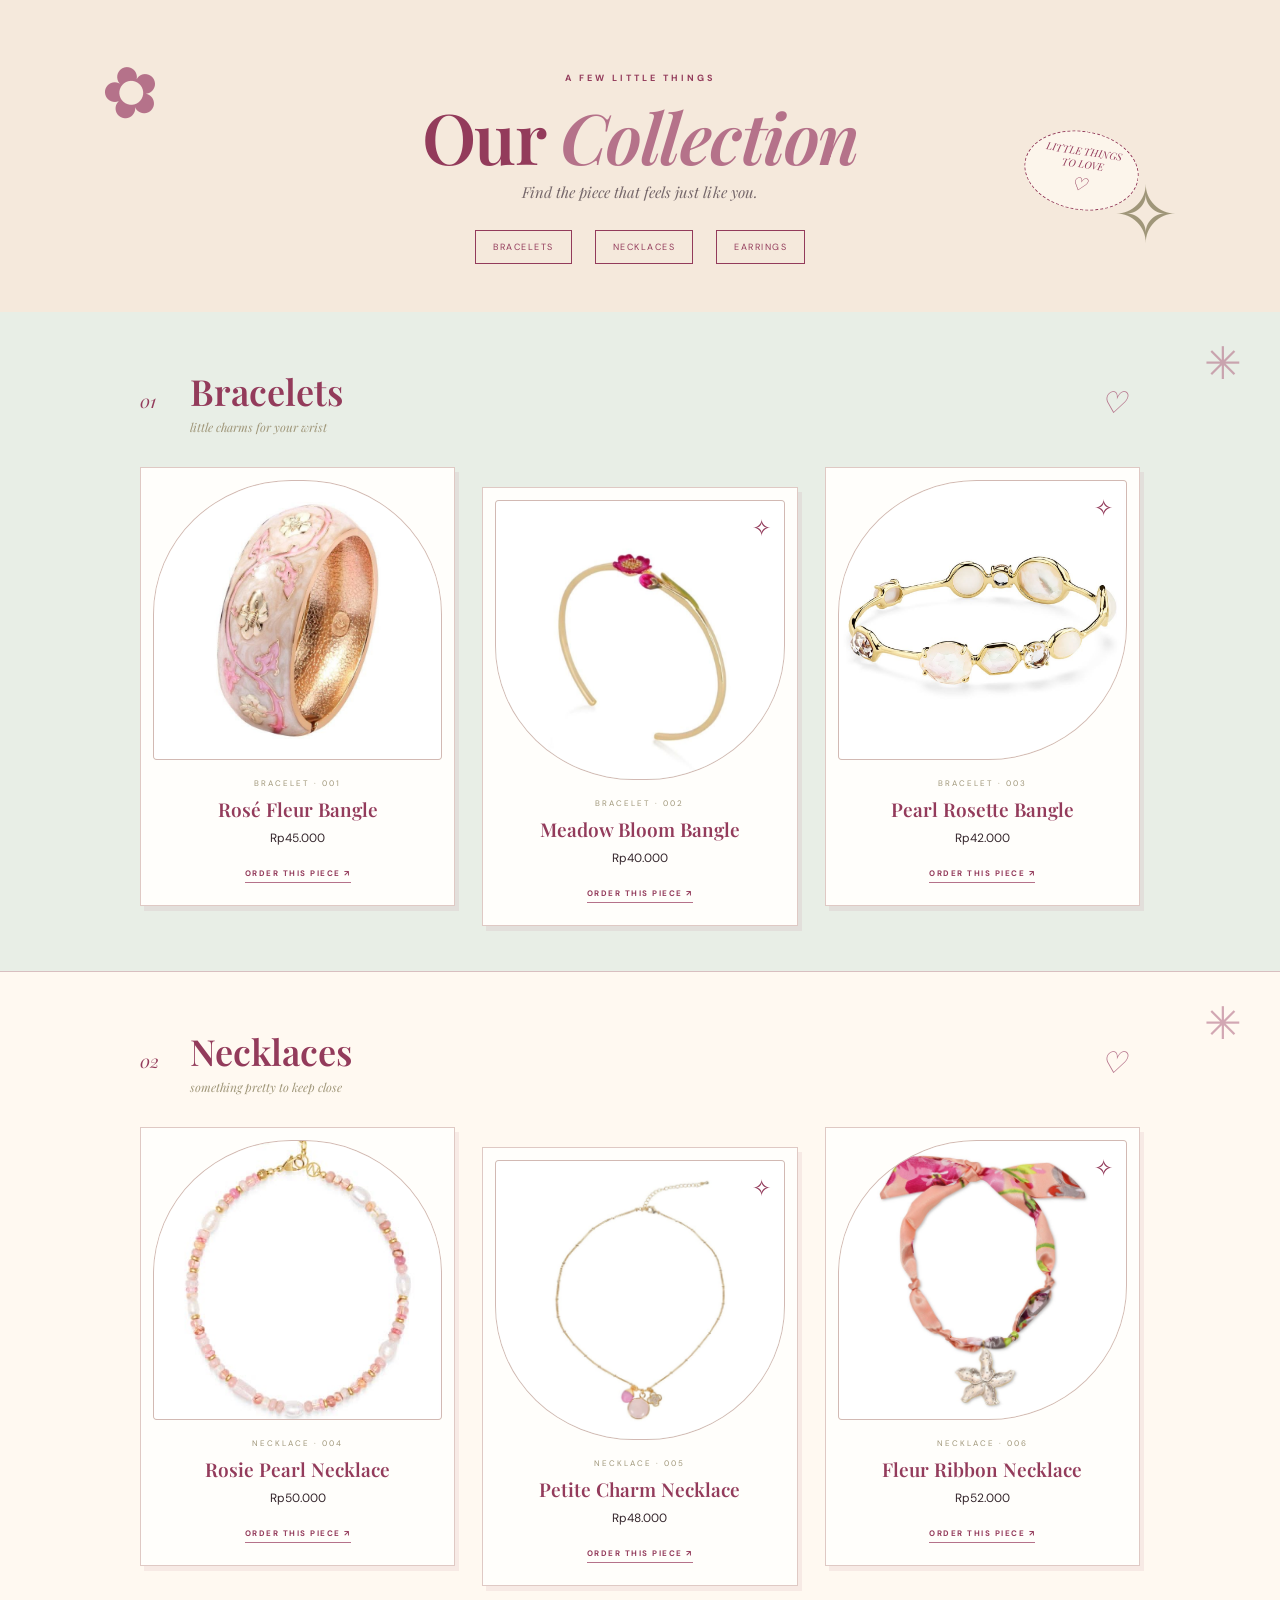
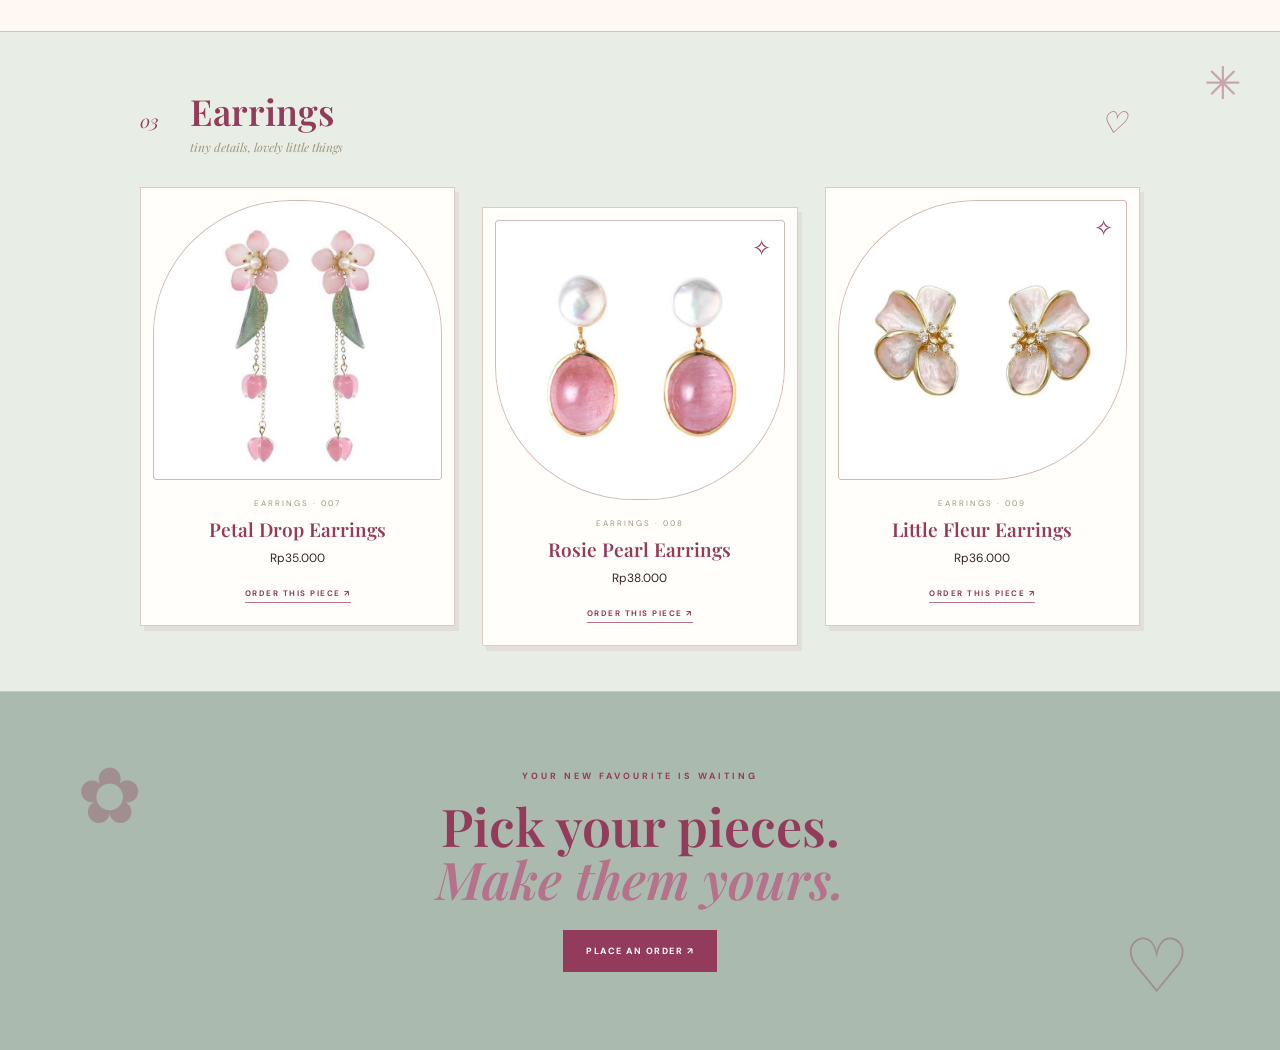
==== products.html @ c62cdf74 "Add files via upload" ====
<!DOCTYPE html>
<html lang="id">
<head>
  <meta charset="UTF-8">
  <meta name="viewport" content="width=device-width, initial-scale=1.0">
  <title>Shop — Charme House</title>
  <link rel="stylesheet" href="style.css">
</head>
<body>

  <section class="shop-heading">
    <p class="eyebrow">A FEW LITTLE THINGS</p>
    <h1>Our <em>Collection</em></h1>
    <p>Find the piece that feels just like you.</p>

    <div class="shop-stamp">LITTLE THINGS<br>TO LOVE <span>♡</span></div>

    <div class="shop-links">
      <a href="#bracelets">BRACELETS</a>
      <a href="#necklaces">NECKLACES</a>
      <a href="#earrings">EARRINGS</a>
    </div>
  </section>

  <!-- BRACELETS -->
  <section class="shop-category" id="bracelets">
    <div class="category-heading">
      <span>01</span>
      <div>
        <h2>Bracelets</h2>
        <p>little charms for your wrist</p>
      </div>
      <span>♡</span>
    </div>

    <div class="product-grid">

      <article class="product-card">
        <div class="product-photo">
          <img src="images/rose fleur.jpeg" alt="Rosé Fleur Bangle" onerror="this.style.display='none';this.nextElementSibling.style.display='flex'">
          <div class="photo-fallback">ADD PHOTO<br><small>rose-fleur-bangle.jpg</small></div>
        </div>
        <p class="product-type">BRACELET · 001</p>
        <h3>Rosé Fleur Bangle</h3>
        <p class="price">Rp45.000</p>
        <a href="order.html" target="content" class="order-link">ORDER THIS PIECE ↗</a>
      </article>

      <article class="product-card">
        <div class="product-photo">
          <img src="images/meadow bloom.jpeg" alt="Meadow Bloom Bangle" onerror="this.style.display='none';this.nextElementSibling.style.display='flex'">
          <div class="photo-fallback">ADD PHOTO<br><small>meadow-bloom-bangle.jpg</small></div>
        </div>
        <p class="product-type">BRACELET · 002</p>
        <h3>Meadow Bloom Bangle</h3>
        <p class="price">Rp40.000</p>
        <a href="order.html" target="content" class="order-link">ORDER THIS PIECE ↗</a>
      </article>

      <article class="product-card">
        <div class="product-photo">
          <img src="images/pearl rosette.jpeg" alt="Pearl Rosette Bangle" onerror="this.style.display='none';this.nextElementSibling.style.display='flex'">
          <div class="photo-fallback">ADD PHOTO<br><small>pearl-rosette-bangle.jpg</small></div>
        </div>
        <p class="product-type">BRACELET · 003</p>
        <h3>Pearl Rosette Bangle</h3>
        <p class="price">Rp42.000</p>
        <a href="order.html" target="content" class="order-link">ORDER THIS PIECE ↗</a>
      </article>

    </div>
  </section>

  <!-- NECKLACES -->
  <section class="shop-category" id="necklaces">
    <div class="category-heading">
      <span>02</span>
      <div>
        <h2>Necklaces</h2>
        <p>something pretty to keep close</p>
      </div>
      <span>♡</span>
    </div>

    <div class="product-grid">

      <article class="product-card">
        <div class="product-photo">
          <img src="images/rosie pearl.jpeg" alt="Rosie Pearl Necklace" onerror="this.style.display='none';this.nextElementSibling.style.display='flex'">
          <div class="photo-fallback">ADD PHOTO<br><small>rosie-pearl-necklace.jpg</small></div>
        </div>
        <p class="product-type">NECKLACE · 004</p>
        <h3>Rosie Pearl Necklace</h3>
        <p class="price">Rp50.000</p>
        <a href="order.html" target="content" class="order-link">ORDER THIS PIECE ↗</a>
      </article>

      <article class="product-card">
        <div class="product-photo">
          <img src="images/petite charm.jpeg" alt="Petite Charm Necklace" onerror="this.style.display='none';this.nextElementSibling.style.display='flex'">
          <div class="photo-fallback">ADD PHOTO<br><small>petite-charm-necklace.jpg</small></div>
        </div>
        <p class="product-type">NECKLACE · 005</p>
        <h3>Petite Charm Necklace</h3>
        <p class="price">Rp48.000</p>
        <a href="order.html" target="content" class="order-link">ORDER THIS PIECE ↗</a>
      </article>

      <article class="product-card">
        <div class="product-photo">
          <img src="images/pearl ribbon.jpeg" alt="Fleur Ribbon Necklace" onerror="this.style.display='none';this.nextElementSibling.style.display='flex'">
          <div class="photo-fallback">ADD PHOTO<br><small>fleur-ribbon-necklace.jpg</small></div>
        </div>
        <p class="product-type">NECKLACE · 006</p>
        <h3>Fleur Ribbon Necklace</h3>
        <p class="price">Rp52.000</p>
        <a href="order.html" target="content" class="order-link">ORDER THIS PIECE ↗</a>
      </article>

    </div>
  </section>

  <!-- EARRINGS -->
  <section class="shop-category" id="earrings">
    <div class="category-heading">
      <span>03</span>
      <div>
        <h2>Earrings</h2>
        <p>tiny details, lovely little things</p>
      </div>
      <span>♡</span>
    </div>

    <div class="product-grid">

      <article class="product-card">
        <div class="product-photo">
          <img src="images/petal drop.jpeg" alt="Petal Drop Earrings" onerror="this.style.display='none';this.nextElementSibling.style.display='flex'">
          <div class="photo-fallback">ADD PHOTO<br><small>petal-drop-earrings.jpg</small></div>
        </div>
        <p class="product-type">EARRINGS · 007</p>
        <h3>Petal Drop Earrings</h3>
        <p class="price">Rp35.000</p>
        <a href="order.html" target="content" class="order-link">ORDER THIS PIECE ↗</a>
      </article>

      <article class="product-card">
        <div class="product-photo">
          <img src="images/rosie pearl ear.jpeg" alt="Rosie Pearl Earrings" onerror="this.style.display='none';this.nextElementSibling.style.display='flex'">
          <div class="photo-fallback">ADD PHOTO<br><small>rosie-pearl-earrings.jpg</small></div>
        </div>
        <p class="product-type">EARRINGS · 008</p>
        <h3>Rosie Pearl Earrings</h3>
        <p class="price">Rp38.000</p>
        <a href="order.html" target="content" class="order-link">ORDER THIS PIECE ↗</a>
      </article>

      <article class="product-card">
        <div class="product-photo">
          <img src="images/little fleur.jpeg" alt="Little Fleur Earrings" onerror="this.style.display='none';this.nextElementSibling.style.display='flex'">
          <div class="photo-fallback">ADD PHOTO<br><small>little-fleur-earrings.jpg</small></div>
        </div>
        <p class="product-type">EARRINGS · 009</p>
        <h3>Little Fleur Earrings</h3>
        <p class="price">Rp36.000</p>
        <a href="order.html" target="content" class="order-link">ORDER THIS PIECE ↗</a>
      </article>

    </div>
  </section>

  <section class="shop-end">
    <p class="eyebrow">YOUR NEW FAVOURITE IS WAITING</p>
    <h2>Pick your pieces.<br><em>Make them yours.</em></h2>
    <a class="pill-button" href="order.html" target="content">PLACE AN ORDER ↗</a>
  </section>

</body>
</html>
---- style.css ----
@import url('https://fonts.googleapis.com/css2?family=DM+Sans:wght@400;500;600;700&family=Playfair+Display:ital,wght@0,400;0,500;0,600;0,700;1,400;1,500&display=swap');

:root{--amaranth:#933B5B;--pink:#B5728A;--pink-soft:#F0D9DF;--green:#AABAAE;--green-soft:#DCE5DC;--chalk:#E3D6BF;--olive:#9F9679;--cream:#FFF9F1;--ink:#33242A;--line:#D8BFC0;--white:#FFFEFB}
*{box-sizing:border-box;margin:0;padding:0}
html{scroll-behavior:smooth}
body{background:var(--cream);color:var(--ink);font-family:'DM Sans',Arial,sans-serif;overflow-x:hidden}
a{color:inherit}
img{max-width:100%}
.announcement{background:var(--amaranth);color:#fff8ed;text-align:center;padding:10px 8px;font-size:9px;letter-spacing:2px;position:relative;overflow:hidden}
.announcement:before,.announcement:after{content:'✳';color:#E9C7D0;margin:0 18px}
.main-header{text-align:center;padding:20px 15px 17px;background:var(--cream);border-bottom:1px solid var(--line);position:relative;z-index:5}
.brand{font:600 42px 'Playfair Display',Georgia,serif;color:var(--amaranth);text-decoration:none;letter-spacing:-1.5px}
.brand:after{content:'✧';display:inline-block;font-size:18px;color:var(--pink);vertical-align:top;margin-left:7px}
.brand-note{font-size:8px;letter-spacing:3px;margin:3px 0 16px;color:var(--olive)}
nav{display:flex;justify-content:center;gap:32px;flex-wrap:wrap}
nav a{font-size:9px;font-weight:700;letter-spacing:2px;text-decoration:none;color:var(--ink);padding:7px 0;position:relative}
nav a:after{content:'';position:absolute;left:0;bottom:0;width:0;height:1px;background:var(--amaranth);transition:.3s}
nav a:hover{color:var(--amaranth)}nav a:hover:after{width:100%}
.frame-wrap{position:relative}
.frame-wrap iframe{display:block;width:100%;min-height:700px;height:1200px;border:0;background:var(--cream)}
.site-footer{background:var(--amaranth);color:#fff8ed;text-align:center;padding:18px;font-size:9px;letter-spacing:1.5px}
.eyebrow{font-size:9px;font-weight:700;letter-spacing:3px;color:var(--amaranth);margin-bottom:17px}
h1,h2,h3{font-family:'Playfair Display',Georgia,serif;font-weight:500}
h1 em,h2 em{font-style:italic;color:var(--pink)}
.pill-button{display:inline-block;background:var(--amaranth);color:white;border:1px solid var(--amaranth);padding:14px 22px;text-decoration:none;font:700 9px 'DM Sans',Arial,sans-serif;letter-spacing:1.5px;cursor:pointer;transition:.25s}
.pill-button:hover{background:var(--pink);border-color:var(--pink);transform:translateY(-3px);box-shadow:5px 5px 0 var(--chalk)}
.handwritten{font:italic 16px 'Playfair Display',Georgia,serif;color:var(--olive);margin-top:23px}

/* HOME — collage hero */
.home-hero{min-height:590px;display:grid;grid-template-columns:1fr 1fr;align-items:center;gap:48px;padding:65px 9%;background:var(--cream);position:relative;isolation:isolate;overflow:hidden}
.home-hero:before{content:'';position:absolute;width:390px;height:390px;left:-180px;top:-190px;background:var(--pink-soft);border-radius:48% 52% 62% 38%;transform:rotate(25deg);z-index:-1}
.home-hero:after{content:'✳';position:absolute;right:4%;top:5%;font-size:74px;color:var(--pink);transform:rotate(12deg);animation:slowSpin 24s linear infinite;pointer-events:none}
.hero-copy{position:relative;z-index:2;max-width:520px}
.hero-copy:before{content:'♡';position:absolute;left:-38px;top:40%;font-size:42px;color:var(--pink);transform:rotate(-17deg)}
.hero-copy h1,.about-copy h1,.shop-heading h1,.order-page h1,.contact-page h1{font:600 clamp(43px,6vw,70px)/1.02 'Playfair Display',Georgia,serif;color:var(--amaranth);margin-bottom:22px;letter-spacing:-1.5px}
.intro-copy{font-size:13px;line-height:1.95;max-width:410px;color:#6c5b5c;margin-bottom:26px}
.hero-copy .pill-button{margin-top:2px}
.hero-note{display:inline-flex;flex-direction:column;gap:5px;position:relative;margin:25px 0 0 22px;padding:13px 20px 14px;background:#F1DCE0;box-shadow:4px 5px 0 #D9B8C2;transform:rotate(-3deg);color:var(--amaranth)}
.hero-note:before{content:"";position:absolute;width:48px;height:13px;background:rgba(227,214,191,.8);top:-7px;left:35%;transform:rotate(2deg)}
.hero-note span{font-size:8px;letter-spacing:1.5px;text-transform:uppercase}.hero-note b{font:italic 17px/1.15 'Playfair Display',serif}.hero-note i{position:absolute;right:9px;bottom:5px;font-size:16px;color:var(--pink)}
.hero-photo{position:relative;max-width:440px;width:100%;margin:auto;isolation:isolate}
.hero-photo:before{content:'';position:absolute;inset:24px -19px -16px 22px;background:var(--green);border-radius:48% 48% 8px 8px;transform:rotate(5deg);z-index:-1}
.hero-photo:after{content:'✿';position:absolute;right:-42px;bottom:30px;font-size:66px;color:var(--amaranth);transform:rotate(12deg);z-index:3}
.photo-placeholder{height:360px;background:var(--chalk);border:8px solid var(--white);outline:1px solid var(--line);display:flex;flex-direction:column;align-items:center;justify-content:center;gap:10px;color:var(--amaranth);font-size:9px;letter-spacing:2px;text-align:center;box-shadow:12px 12px 0 #ead9d0;position:relative;overflow:hidden;border-radius:48% 48% 5px 5px}
.photo-placeholder:before{content:'';position:absolute;inset:12px;border:1px dashed rgba(147,59,91,.35);border-radius:inherit;pointer-events:none}
.photo-placeholder:after{content:'✧  ♡  ✧';position:absolute;bottom:23px;left:0;right:0;font-size:20px;color:var(--pink)}
.placeholder-symbol{font:88px 'Playfair Display',serif;color:var(--pink);position:relative;z-index:1}
.photo-placeholder>span:not(.placeholder-symbol),.photo-placeholder small{position:relative;z-index:1}
.photo-placeholder small{font-size:8px;color:#77696a;letter-spacing:1px}
.sticker{position:absolute;z-index:3;color:var(--amaranth);font-size:45px;filter:drop-shadow(2px 3px 0 rgba(147,59,91,.12))}
.sticker-one{top:-30px;left:-24px;transform:rotate(-15deg)}.sticker-two{bottom:48px;right:-32px;font-size:58px;color:var(--pink);transform:rotate(12deg)}
.photo-caption{text-align:right;font:italic 14px 'Playfair Display',serif;color:var(--olive);margin-top:23px}
.stripe-divider{height:34px;background:repeating-linear-gradient(90deg,var(--pink) 0 34px,#fff4ec 34px 68px,var(--amaranth) 68px 92px,#fff4ec 92px 126px);position:relative}
.stripe-divider:after{content:'✿   ✦   ✿   ✦   ✿';position:absolute;inset:0;text-align:center;line-height:34px;color:var(--cream);font-size:15px;letter-spacing:16px}
.home-intro{text-align:center;padding:75px 20px 82px;background:#F5E9DC;position:relative;overflow:hidden}
.home-intro:before{content:'✿';position:absolute;left:5%;top:20%;font-size:75px;color:var(--pink);opacity:.65;transform:rotate(-18deg)}
.home-intro:after{content:'✧';position:absolute;right:7%;bottom:10%;font-size:82px;color:var(--olive);opacity:.7}
.home-intro h2,.featured h2{font:600 clamp(27px,4vw,41px) 'Playfair Display',serif;color:var(--amaranth);margin-bottom:14px}
.home-intro>p:last-child{max-width:580px;margin:auto;font-size:12px;line-height:1.9;color:#6c5b5c}
.featured{padding:65px 7% 78px;background:var(--cream);position:relative;overflow:hidden}
.featured:before{content:'';position:absolute;width:190px;height:190px;border:1px solid var(--pink);border-radius:50%;right:-95px;top:60px}
.section-topline{display:flex;justify-content:space-between;font-size:8px;letter-spacing:2px;color:var(--olive);border-bottom:1px solid var(--line);padding-bottom:12px;margin-bottom:30px}
.featured h2{text-align:center;margin-bottom:35px}
.feature-grid{display:grid;grid-template-columns:repeat(3,1fr);gap:22px;max-width:1100px;margin:auto}
.feature-card{min-height:240px;display:flex;flex-direction:column;justify-content:center;align-items:center;text-decoration:none;color:var(--amaranth);border:1px solid rgba(147,59,91,.28);padding:25px 12px;position:relative;overflow:hidden;transition:.35s}
.feature-pink{background:#E8C9D1;border-radius:48% 48% 4px 4px}.feature-green{background:#D4DED5;border-radius:4px 4px 48% 48%;transform:translateY(22px)}.feature-olive{background:#DDD5C1;border-radius:48% 4px 48% 4px}
.feature-card:before{content:'✧';position:absolute;right:17px;top:13px;font-size:27px;color:var(--amaranth)}
.feature-card:after{content:'';position:absolute;width:95px;height:95px;border:1px solid rgba(147,59,91,.25);border-radius:50%;left:-45px;bottom:-45px}
.feature-art{font:64px 'Playfair Display',serif;margin-bottom:12px;transition:.35s}
.feature-card b{font-size:11px;letter-spacing:2px}.feature-card small{font:italic 12px 'Playfair Display',serif;margin-top:8px}
.feature-card:hover{transform:translateY(-10px) rotate(-1deg);box-shadow:8px 8px 0 var(--pink)}.feature-green:hover{transform:translateY(12px) rotate(1deg)}.feature-card:hover .feature-art{transform:scale(1.15) rotate(8deg)}
.ticker{background:var(--amaranth);color:#fff8ed;text-align:center;padding:13px 8px;font-size:9px;letter-spacing:2.5px}
.home-bottom{text-align:center;padding:85px 20px;background:repeating-linear-gradient(90deg,#E6E0C6 0 38px,#FFF9F1 38px 76px);position:relative;overflow:hidden}
.home-bottom:before{content:'✳';position:absolute;left:6%;top:16%;font-size:72px;color:rgba(147,59,91,.35);animation:slowSpin 25s linear infinite}
.home-bottom:after{content:'♡';position:absolute;right:7%;bottom:12%;font-size:78px;color:rgba(147,59,91,.35);transform:rotate(12deg)}
.home-bottom h2,.shop-end h2{font:600 52px/1.02 'Playfair Display',serif;color:var(--amaranth);margin-bottom:25px}
.text-link{color:var(--amaranth);font-size:10px;font-weight:700;letter-spacing:2px;text-decoration:none;border-bottom:1px solid var(--pink);padding-bottom:5px}


/* ABOUT */
.about-layout{display:grid;grid-template-columns:1fr 1fr;gap:8%;align-items:center;padding:85px 10%;background:var(--cream);min-height:620px;position:relative;isolation:isolate;overflow:hidden}
.about-layout:before{content:'';position:absolute;width:330px;height:330px;background:var(--green-soft);border-radius:58% 42% 35% 65%;left:-155px;bottom:-120px;z-index:-1}
.about-layout:after{content:'✧';position:absolute;right:5%;top:8%;font-size:80px;color:var(--pink);z-index:-1}
.about-image{position:relative;max-width:380px;width:100%;margin:auto}
.about-image:before{content:'';position:absolute;inset:-15px 18px 20px -18px;border:1px solid var(--pink);border-radius:45% 45% 5px 5px;transform:rotate(-4deg)}
.photo-placeholder.tall{height:420px;background:#E7DCCB;border-radius:45% 45% 4px 4px}
.about-note{position:absolute;right:-22px;bottom:-24px;transform:rotate(-7deg);background:var(--pink-soft);padding:12px 18px;box-shadow:3px 4px 0 rgba(147,59,91,.12)}
.about-copy{position:relative;z-index:1}.about-copy h1{font-size:clamp(38px,5vw,58px)}
.about-copy>p:not(.eyebrow){font-size:13px;line-height:1.9;color:#6c5b5c;margin-bottom:15px}
.about-quote{font:italic 19px 'Playfair Display',serif;color:var(--pink);padding:15px 0 23px;border-top:1px solid var(--line);margin-top:15px}

/* SHOP */
.shop-heading{text-align:center;padding:72px 15px 48px;background:#F5E9DC;position:relative;overflow:hidden}
.shop-heading:before{content:'✿';position:absolute;left:8%;top:15%;font-size:70px;color:var(--pink);transform:rotate(-15deg)}
.shop-heading:after{content:'✧';position:absolute;right:8%;bottom:15%;font-size:78px;color:var(--olive)}
.shop-heading h1{margin-bottom:10px}.shop-heading>p:not(.eyebrow){font:italic 15px 'Playfair Display',serif;color:#75676a}
.shop-links{display:flex;justify-content:center;gap:23px;margin-top:28px;flex-wrap:wrap}
.shop-stamp{position:absolute;right:11%;top:42%;padding:13px 18px;border:1px dashed var(--amaranth);border-radius:50%;font:italic 10px/1.3 'Playfair Display',serif;color:var(--amaranth);transform:rotate(9deg);background:rgba(255,249,241,.7)}
.shop-stamp span{font-size:18px;display:block;margin-top:2px}
.shop-links a{font-size:9px;letter-spacing:1.5px;color:var(--amaranth);text-decoration:none;border:1px solid var(--amaranth);padding:10px 17px;transition:.25s}
.shop-links a:hover{background:var(--amaranth);color:white;border-radius:20px}
.shop-category{padding:55px 7% 65px;scroll-margin-top:10px;border-bottom:1px solid var(--line);position:relative;overflow:hidden}
.shop-category:nth-of-type(even){background:#E8EEE6}.shop-category:nth-of-type(odd){background:#FFF9F1}
.shop-category:after{content:'✳';position:absolute;right:3%;top:22px;font-size:45px;color:var(--pink);opacity:.6;pointer-events:none}
.category-heading{display:grid;grid-template-columns:50px 1fr 40px;align-items:center;max-width:1000px;margin:0 auto 32px;color:var(--amaranth);position:relative;z-index:1}
.category-heading>span{font:italic 18px 'Playfair Display',serif}.category-heading>span:last-child{font-size:30px;color:var(--pink)}
.category-heading h2{font:600 36px 'Playfair Display',serif}.category-heading p{font:italic 12px 'Playfair Display',serif;color:var(--olive);margin-top:4px}
.product-grid{display:grid;grid-template-columns:repeat(3,minmax(0,1fr));gap:27px;max-width:1000px;margin:auto;position:relative;z-index:1}
.product-card{text-align:center;min-width:0;background:var(--white);padding:12px 12px 24px;border:1px solid #dfc9c4;position:relative;transition:.3s;box-shadow:4px 5px 0 rgba(147,59,91,.08)}
.product-card:nth-child(2){transform:translateY(20px)}.product-card:hover{transform:translateY(-8px) rotate(-.5deg);box-shadow:8px 9px 0 rgba(147,59,91,.15)}.product-card:nth-child(2):hover{transform:translateY(10px) rotate(.5deg)}
.product-photo{height:280px;position:relative;background:#E9DED0;border:1px solid #d2b9b3;overflow:hidden;border-radius:48% 48% 4px 4px}
.product-card:nth-child(2) .product-photo{border-radius:4px 4px 48% 48%;background:#DCE5DC}.product-card:nth-child(3) .product-photo{border-radius:48% 4px 48% 4px;background:#E9E0CE}
.product-photo:after{content:'✧';position:absolute;right:13px;top:12px;font-size:23px;color:var(--amaranth);z-index:2}
.product-photo img{width:100%;height:100%;object-fit:cover;display:block;position:relative;z-index:1}
.photo-fallback{position:absolute;inset:0;display:flex;flex-direction:column;align-items:center;justify-content:center;color:var(--amaranth);font:italic 16px 'Playfair Display',serif;letter-spacing:1px;background:linear-gradient(145deg,rgba(255,255,255,.12),rgba(227,214,191,.4))}
.photo-fallback:before{content:'♡';font-size:55px;color:var(--pink);margin-bottom:10px}.photo-fallback small{font:9px 'DM Sans',sans-serif;margin-top:9px;color:var(--olive)}
.product-type{font-size:8px;letter-spacing:2px;color:var(--olive);margin-top:18px}.product-card h3{font:600 19px 'Playfair Display',serif;color:var(--amaranth);margin:8px 0}.price{font-size:12px;color:var(--ink);margin-bottom:14px}
.order-link{font-size:8px;font-weight:700;letter-spacing:1.5px;color:var(--amaranth);text-decoration:none;border-bottom:1px solid var(--pink);padding-bottom:4px}
.shop-end{text-align:center;padding:78px 20px;background:var(--green);position:relative;overflow:hidden}
.shop-end:before{content:'✿';position:absolute;left:6%;top:15%;font-size:78px;color:rgba(147,59,91,.35)}.shop-end:after{content:'♡';position:absolute;right:7%;bottom:10%;font-size:75px;color:rgba(147,59,91,.35)}
.shop-end h2{font-size:clamp(38px,5vw,52px)}


/* ORDER */
.order-page{padding:65px 8%;background:var(--cream);position:relative;overflow:hidden}
.order-page:before{content:'✿';position:absolute;left:2%;top:90px;font-size:80px;color:var(--pink);opacity:.5}.order-page:after{content:'✧';position:absolute;right:4%;top:45px;font-size:78px;color:var(--olive);opacity:.65}
.order-page>.eyebrow,.order-page>h1,.order-intro{text-align:center;position:relative;z-index:1}.order-page h1{font-size:clamp(40px,5vw,57px)}
.order-intro{font-size:12px;color:#6c5b5c;margin:-5px 0 32px}
.form-section{display:grid;grid-template-columns:45px 1fr;gap:15px;max-width:720px;margin:20px auto;padding:27px;background:#F3E8DC;border:1px solid var(--line);box-shadow:6px 6px 0 #E8C9D1;position:relative;z-index:1}
.form-section:nth-of-type(2){background:#E8EEE6;box-shadow:6px 6px 0 #D4DED5}.form-section:nth-of-type(3){background:#F4E8EB;box-shadow:6px 6px 0 #DDD5C1}
.form-number{font:italic 22px 'Playfair Display',serif;color:var(--pink)}
.form-content h2,.order-summary h2{font:600 22px 'Playfair Display',serif;color:var(--amaranth);margin-bottom:15px}
.form-content label{display:block;font-size:10px;font-weight:700;letter-spacing:1px;margin:14px 0 6px}
.form-content input,.form-content select,.form-content textarea{width:100%;padding:12px;border:1px solid #C9A5AA;background:#fffaf5;color:var(--ink);font:12px 'DM Sans',sans-serif;outline:none}
.form-content input:focus,.form-content select:focus,.form-content textarea:focus{border-color:var(--amaranth);box-shadow:0 0 0 3px rgba(181,114,138,.15)}.form-content textarea{min-height:80px;resize:vertical}
.order-summary{max-width:720px;margin:22px auto;padding:25px;background:var(--green);border:1px solid #87988e;box-shadow:7px 7px 0 var(--chalk);position:relative;z-index:1}
.sum-row,.sum-total{display:flex;justify-content:space-between;gap:15px;padding:11px 0;border-bottom:1px solid #a5b2a8;font-size:12px}.sum-total{border:0;color:var(--amaranth);font-size:17px;margin-top:6px}
.submit-order{display:block;width:100%;max-width:720px;margin:24px auto;position:relative;z-index:1}.fine-print{text-align:center;max-width:650px;margin:15px auto;font-size:10px;line-height:1.7;color:#77696a;position:relative;z-index:1}

/* CONTACT */
.contact-page{text-align:center;padding:82px 8%;min-height:620px;background:#F5E9DC;position:relative;isolation:isolate;overflow:hidden}
.contact-page:before{content:'✿';position:absolute;left:5%;top:28px;font-size:82px;color:var(--pink);opacity:.65;z-index:-1}.contact-page:after{content:'✧';position:absolute;right:6%;bottom:25px;font-size:90px;color:var(--olive);opacity:.7;z-index:-1}
.contact-page h1{font-size:clamp(45px,6vw,65px)}.contact-lead{max-width:480px;margin:auto;font-size:13px;line-height:1.8;color:#6c5b5c}
.contact-cards{display:grid;grid-template-columns:repeat(3,1fr);gap:20px;max-width:850px;margin:48px auto 25px}
.contact-cards>div{padding:32px 12px;background:#E8C9D1;border:1px solid var(--line);border-radius:90px 90px 5px 5px;transition:.3s;position:relative;overflow:hidden}
.contact-cards>div:nth-child(2){background:#D4DED5;border-radius:5px 5px 90px 90px;transform:translateY(20px)}.contact-cards>div:nth-child(3){background:#DDD5C1;border-radius:90px 5px 90px 5px}
.contact-cards>div:hover{transform:translateY(-8px) rotate(-1deg);box-shadow:7px 7px 0 rgba(147,59,91,.15)}.contact-cards>div:nth-child(2):hover{transform:translateY(12px) rotate(1deg)}
.contact-cards span{font-size:34px;color:var(--amaranth)}.contact-cards h2{font:600 20px 'Playfair Display',serif;color:var(--amaranth);margin:10px}.contact-cards p{font-size:11px}

@keyframes slowSpin{from{transform:rotate(0)}to{transform:rotate(360deg)}}
@keyframes floatSticker{0%,100%{transform:translateY(0) rotate(-4deg)}50%{transform:translateY(-10px) rotate(4deg)}}
.sticker-one{animation:floatSticker 4s ease-in-out infinite}
@media(max-width:700px){.brand{font-size:34px}nav{gap:10px 18px}nav a{font-size:8px}.frame-wrap iframe{height:1400px}.home-hero,.about-layout{grid-template-columns:1fr;padding:48px 7%;text-align:center;gap:42px}.home-hero{min-height:unset}.hero-copy{margin:auto}.hero-copy:before{left:0;top:-28px}.hero-copy h1{font-size:48px}.hero-note{margin-top:20px}.shop-stamp{position:relative;display:inline-block;right:auto;top:auto;margin-top:18px}.hero-photo{max-width:330px}.photo-placeholder{height:300px}.feature-grid,.product-grid,.contact-cards{grid-template-columns:1fr;max-width:380px}.feature-card{min-height:190px}.feature-green{transform:none}.feature-green:hover{transform:translateY(-8px)}.product-card{margin-bottom:10px}.product-card:nth-child(2){transform:none}.product-card:nth-child(2):hover{transform:translateY(-8px)}.product-photo{height:320px}.about-layout{gap:48px}.about-image{max-width:300px}.photo-placeholder.tall{height:340px}.about-copy{text-align:left}.section-topline{font-size:7px}.order-page{padding:48px 5%}.form-section{padding:18px 13px;grid-template-columns:28px 1fr}.contact-cards>div:nth-child(2){transform:none}.contact-cards>div:nth-child(2):hover{transform:translateY(-8px)}.home-intro:before,.home-intro:after,.shop-heading:before,.shop-heading:after{font-size:42px}.home-bottom h2{font-size:46px}}
@media(prefers-reduced-motion:reduce){*,*:before,*:after{animation-duration:.01ms!important;transition-duration:.01ms!important;scroll-behavior:auto!important}}


/* =========================
   SOURCE / IMAGE CREDITS
========================= */

.source-list {
  display: grid;
  grid-template-columns: repeat(3, 1fr);
  gap: 20px;
  margin: 35px 0 60px;
}

.source-item {
  position: relative;
  padding: 28px 24px;
  background: #FFF9F1;
  border: 1px solid #D8BFC0;
  border-radius: 4px 4px 35px 4px;
  transition: transform 0.3s ease;
}

.source-item:hover {
  transform: translateY(-6px);
}

.source-item b {
  display: block;
  margin-bottom: 15px;
  color: #933B5B;
  font-family: 'Playfair Display', serif;
  font-size: 21px;
}

.source-item p {
  color: #33242A;
  font-size: 13px;
  line-height: 1.8;
}

.source-item a {
  display: inline-block;
  margin-top: 15px;
  color: #933B5B;
  font-size: 11px;
  font-weight: bold;
  letter-spacing: 1px;
  text-decoration: none;
  border-bottom: 1px solid #933B5B;
  padding-bottom: 4px;
}

.source-item a:hover {
  color: #B5728A;
}

@media (max-width: 700px) {
  .source-list {
    grid-template-columns: 1fr;
  }
}
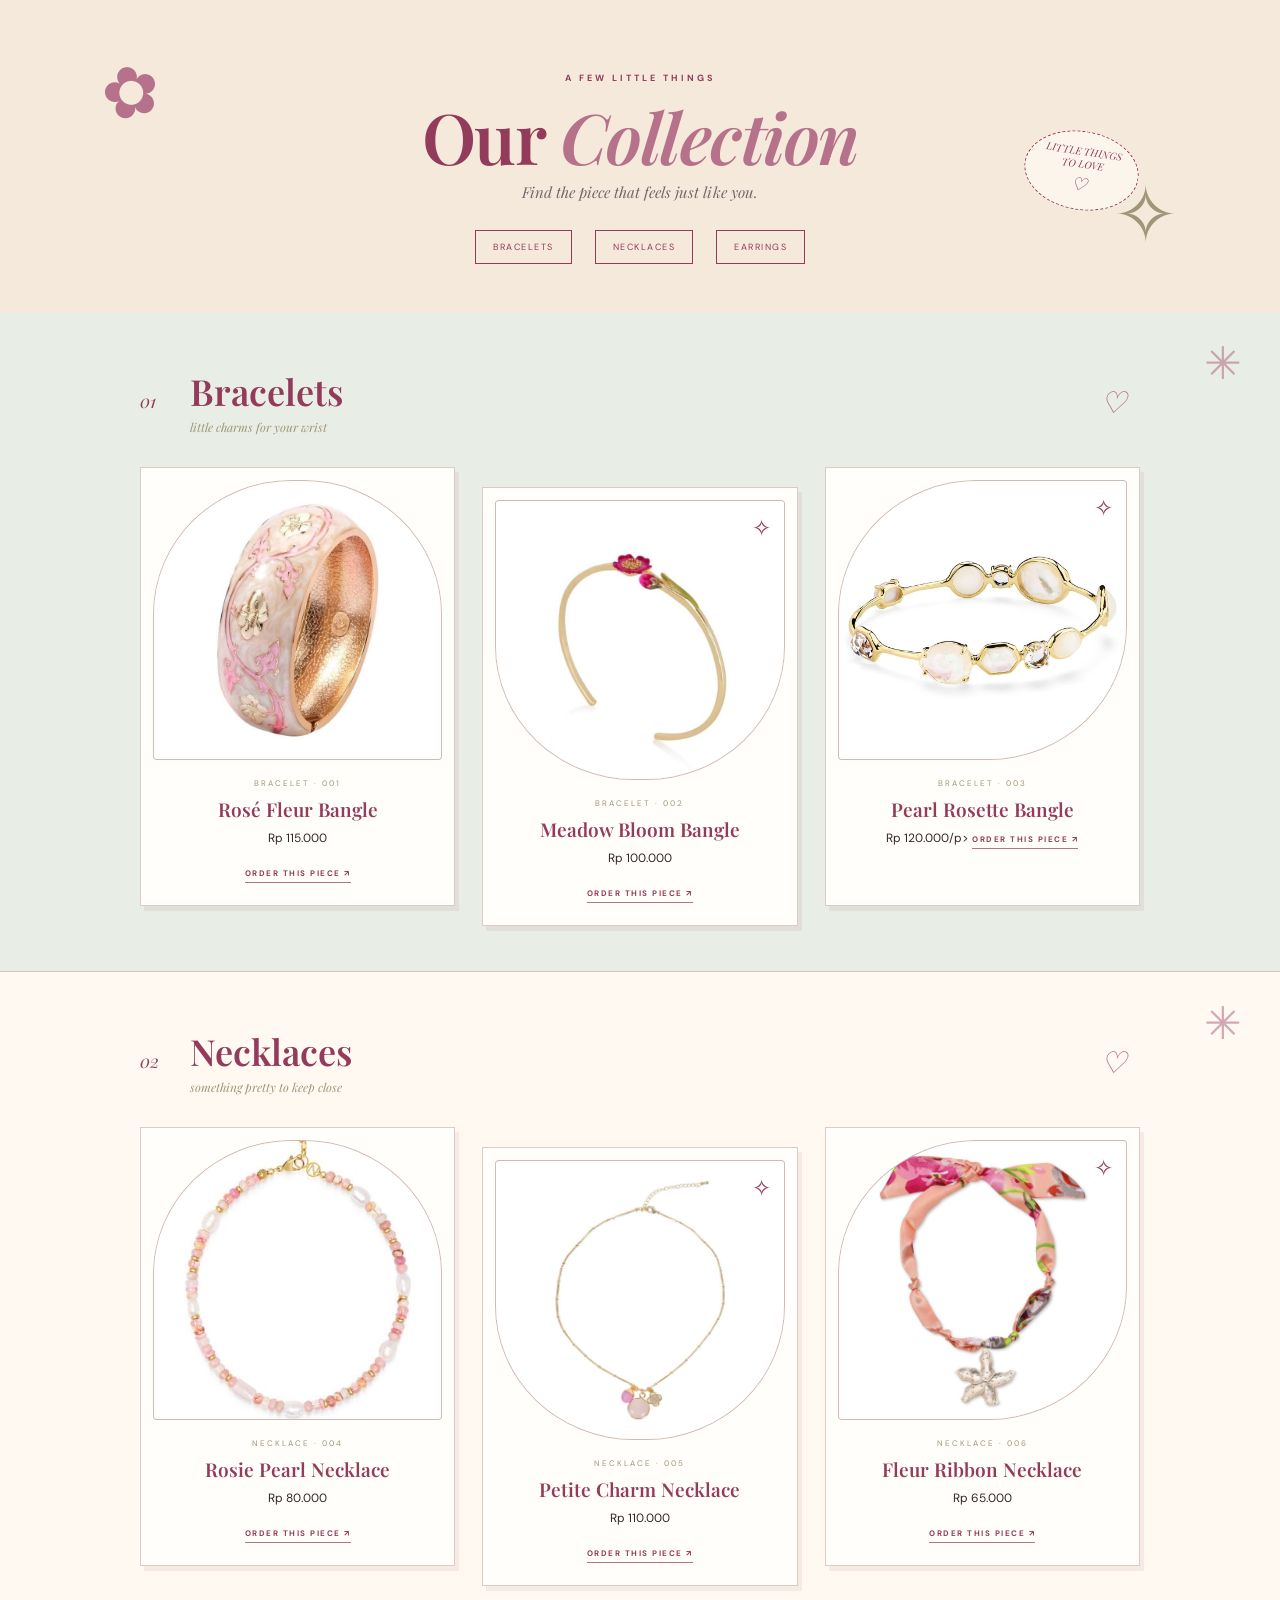
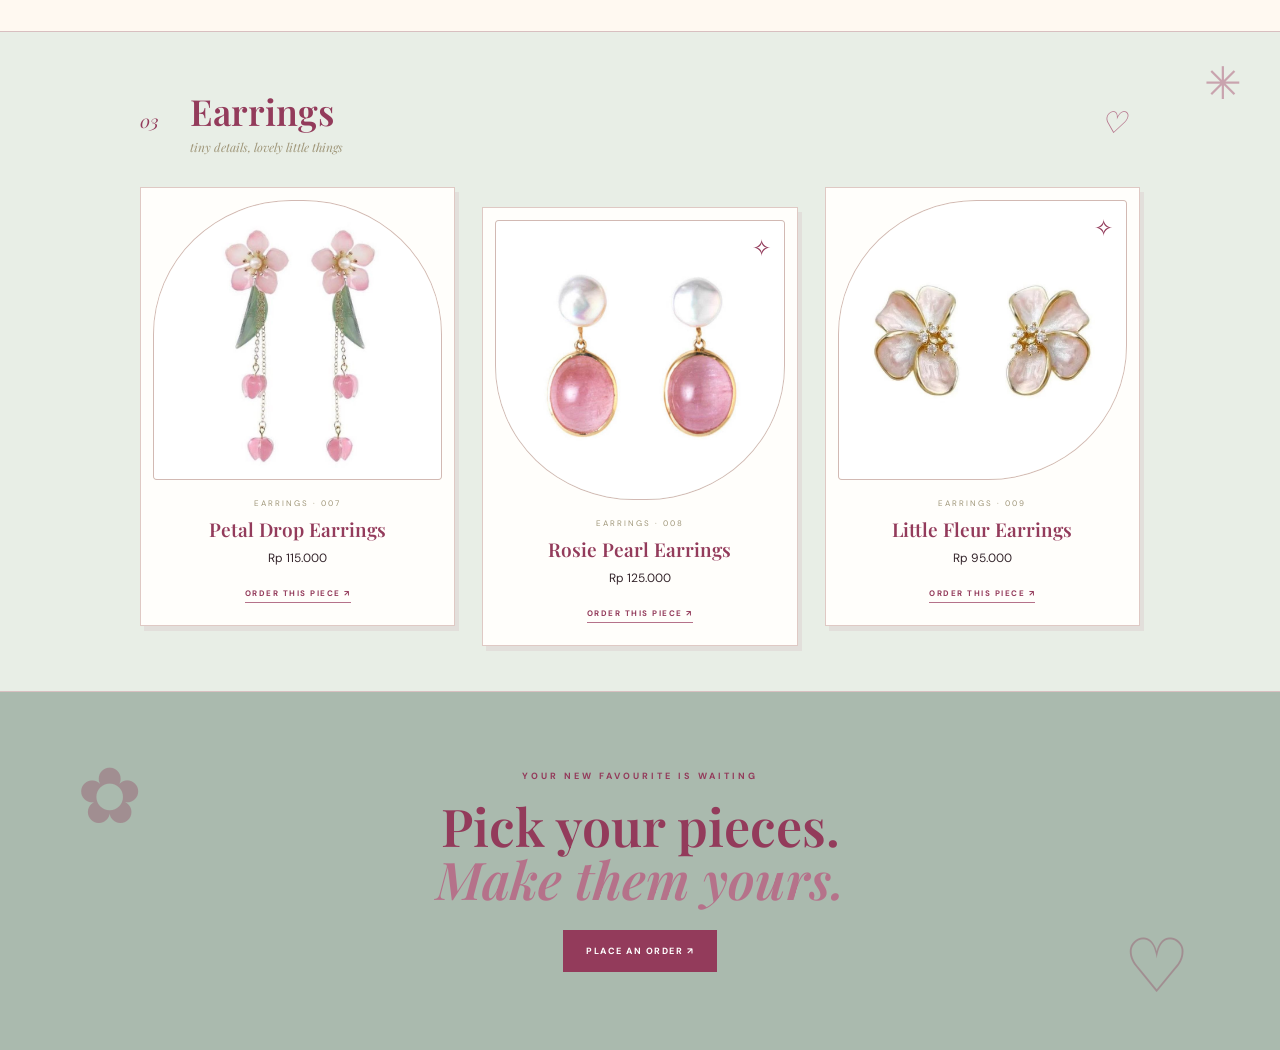
==== commit 2a9e1439: "Add files via upload" ====
--- a/products.html
+++ b/products.html
@@ -43,7 +43,7 @@
         </div>
         <p class="product-type">BRACELET · 001</p>
         <h3>Rosé Fleur Bangle</h3>
-        <p class="price">Rp45.000</p>
+        <p class="price">Rp 115.000</p>
         <a href="order.html" target="content" class="order-link">ORDER THIS PIECE ↗</a>
       </article>
 
@@ -54,7 +54,7 @@
         </div>
         <p class="product-type">BRACELET · 002</p>
         <h3>Meadow Bloom Bangle</h3>
-        <p class="price">Rp40.000</p>
+        <p class="price">Rp 100.000</p>
         <a href="order.html" target="content" class="order-link">ORDER THIS PIECE ↗</a>
       </article>
 
@@ -65,7 +65,7 @@
         </div>
         <p class="product-type">BRACELET · 003</p>
         <h3>Pearl Rosette Bangle</h3>
-        <p class="price">Rp42.000</p>
+        <p class="price">Rp 120.000/p>
         <a href="order.html" target="content" class="order-link">ORDER THIS PIECE ↗</a>
       </article>
 
@@ -92,7 +92,7 @@
         </div>
         <p class="product-type">NECKLACE · 004</p>
         <h3>Rosie Pearl Necklace</h3>
-        <p class="price">Rp50.000</p>
+        <p class="price">Rp 80.000</p>
         <a href="order.html" target="content" class="order-link">ORDER THIS PIECE ↗</a>
       </article>
 
@@ -103,7 +103,7 @@
         </div>
         <p class="product-type">NECKLACE · 005</p>
         <h3>Petite Charm Necklace</h3>
-        <p class="price">Rp48.000</p>
+        <p class="price">Rp 110.000</p>
         <a href="order.html" target="content" class="order-link">ORDER THIS PIECE ↗</a>
       </article>
 
@@ -114,7 +114,7 @@
         </div>
         <p class="product-type">NECKLACE · 006</p>
         <h3>Fleur Ribbon Necklace</h3>
-        <p class="price">Rp52.000</p>
+        <p class="price">Rp 65.000</p>
         <a href="order.html" target="content" class="order-link">ORDER THIS PIECE ↗</a>
       </article>
 
@@ -141,7 +141,7 @@
         </div>
         <p class="product-type">EARRINGS · 007</p>
         <h3>Petal Drop Earrings</h3>
-        <p class="price">Rp35.000</p>
+        <p class="price">Rp 115.000</p>
         <a href="order.html" target="content" class="order-link">ORDER THIS PIECE ↗</a>
       </article>
 
@@ -152,7 +152,7 @@
         </div>
         <p class="product-type">EARRINGS · 008</p>
         <h3>Rosie Pearl Earrings</h3>
-        <p class="price">Rp38.000</p>
+        <p class="price">Rp 125.000</p>
         <a href="order.html" target="content" class="order-link">ORDER THIS PIECE ↗</a>
       </article>
 
@@ -163,7 +163,7 @@
         </div>
         <p class="product-type">EARRINGS · 009</p>
         <h3>Little Fleur Earrings</h3>
-        <p class="price">Rp36.000</p>
+        <p class="price">Rp 95.000</p>
         <a href="order.html" target="content" class="order-link">ORDER THIS PIECE ↗</a>
       </article>
 
